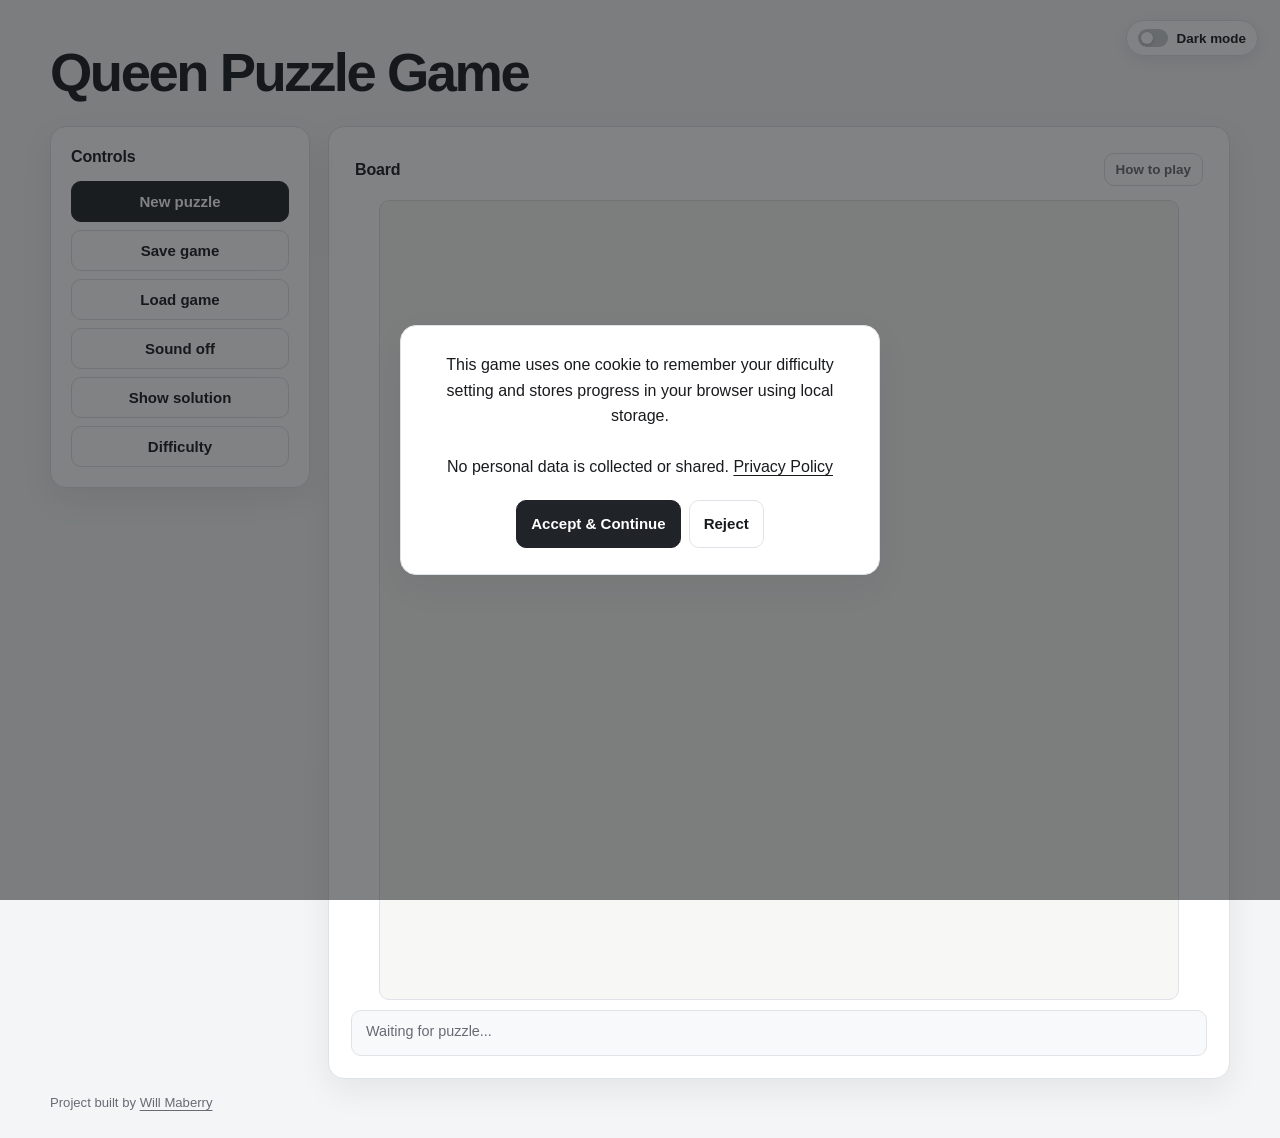
==== static/index.html @ 0ef59831 "overhauled UI/UX" ====
<!DOCTYPE html>
<html lang = "en">
<head>
  <meta charset = "UTF-8">
  <meta name="viewport" content="width=device-width, initial-scale=1.0">
  <title>Queen Puzzle</title>
  <link rel="stylesheet" href="/static/style.css?v=3.0.0">
  <script src = "/static/game.js?v=2.0.0" defer></script>
</head>
<body>
  <button class="theme-toggle" onclick="toggleTheme()" id="themeToggle" aria-label="Switch to dark mode" aria-pressed="false">
    <span class="theme-toggle-track" aria-hidden="true"><span class="theme-toggle-thumb"></span></span>
    <span class="theme-toggle-label">Dark mode</span>
  </button>

  <div class="page-shell">
    <header class="hero">
      <div class="hero-copy">
        <h1 class="title">Queen Puzzle Game</h1>
      </div>
    </header>

    <main class="game-layout">
      <section class="panel controls-panel">
        <div class="section-heading">
          <h2>Controls</h2>
        </div>

        <div class = "controls top-controls">
            <button class="primary-button" onclick = "generate()">New puzzle</button>
            <button onclick = "save()">Save game</button>
            <button onclick = "load()">Load game</button>
            <button onclick = "toggleSound()" id = "soundToggle">Sound off</button>
        </div>

        <div class = "controls bottom-controls">
            <button onclick = "showSolution()">Show solution</button>
            <div class = "dropdown-wrapper">
                <button class="menu-button" onclick = "toggleDropdown()">Difficulty</button>
                <div class = "dropdown-content" id = "difficultyMenu">
                    <button onclick = "setDifficulty('easy')">Easy</button>
                    <button onclick = "setDifficulty('medium')">Medium</button>
                    <button onclick = "setDifficulty('hard')">Hard</button>
                </div>
            </div>
        </div>
      </section>

      <section class="panel board-panel">
        <div class="board-frame">
          <div class="board-header">
            <h2>Board</h2>
            <button class="help-pill" onclick="toggleHelp()">How to play</button>
          </div>

          <svg id = "board" width = "800" height = "800"></svg>

          <p id = "status">Waiting for puzzle...</p>
        </div>
      </section>
    </main>

    <footer class="credit-box">
      Project built by <a href="https://willmaberry.com/" target="_blank">Will Maberry</a>
    </footer>
  </div>

  <!-- Buzzer file -->
  <audio id = "buzzer" src = "/static/buzzer.mp3"></audio>

  <!-- Modal Help Popup -->
  <div id="helpModal" class="modal">
      <div class="modal-content">
          <h2>How to Play</h2>
          <p>Your goal is to place a queen in each colored region such that no queens can attack one another. There is only one correct solution.</p>

          <ul class="help-list">
          <li><strong>Left click</strong>: Place a queen</li>
          <li><strong>Right click</strong>: Place an X (note)</li>
          <li><strong>Right click & drag</strong>: Place multiple notes</li>
          <li><strong>New</strong>: Generate a new puzzle</li>
          <li><strong>Save</strong>: Save current game state</li>
          <li><strong>Load</strong>: Load saved game state</li>
          <li><strong>Sound</strong>: Toggles the buzzer when you make embarrassing mistakes</li>
          <li><strong>Difficulty</strong>:
              <ul>
              <li><strong>Easy</strong>: 4–6 queens</li>
              <li><strong>Medium</strong>: 7–8 queens</li>
              <li><strong>Hard</strong>: 9–10 queens</li>
              </ul>
          </li>
          <li><strong>Show Solution</strong>: Reveal the solution and end the game</li>
          </ul>
      </div>
  </div>
</body>
</html>
---- static/style.css ----
:root {
  color-scheme: light;
  --page: #f4f5f6;
  --surface: #ffffff;
  --surface-subtle: #f8f9fa;
  --text: #181a1d;
  --muted: #666b73;
  --border: #dfe2e6;
  --border-strong: #c9cdd3;
  --primary: #202327;
  --primary-hover: #35393e;
  --primary-text: #ffffff;
  --hover: #f0f1f3;
  --overlay: rgba(22, 24, 27, 0.54);
  --shadow: 0 12px 32px rgba(26, 30, 35, 0.07);
  --shadow-small: 0 4px 14px rgba(26, 30, 35, 0.08);
}

html[data-theme="dark"] {
  color-scheme: dark;
  --page: #101214;
  --surface: #181b1e;
  --surface-subtle: #1e2226;
  --text: #f1f3f5;
  --muted: #a2a8b0;
  --border: #2d3237;
  --border-strong: #42484f;
  --primary: #f1f3f5;
  --primary-hover: #ffffff;
  --primary-text: #17191c;
  --hover: #24282c;
  --overlay: rgba(0, 0, 0, 0.7);
  --shadow: 0 16px 40px rgba(0, 0, 0, 0.24);
  --shadow-small: 0 6px 18px rgba(0, 0, 0, 0.22);
}

* {
  box-sizing: border-box;
}

body {
  margin: 0;
  min-height: 100vh;
  background: var(--page);
  color: var(--text);
  font-family: "Avenir Next", Avenir, "Gill Sans", sans-serif;
  transition: background-color 180ms ease, color 180ms ease;
}

button,
select,
input {
  font: inherit;
}

button {
  border: 1px solid var(--border);
  border-radius: 10px;
  background: var(--surface);
  color: var(--text);
  padding: 11px 14px;
  font-size: 0.94rem;
  font-weight: 600;
  cursor: pointer;
  box-shadow: none;
  transition: background-color 150ms ease, border-color 150ms ease, transform 150ms ease;
}

button:hover {
  background: var(--hover);
  border-color: var(--border-strong);
}

button:active {
  transform: translateY(1px);
}

button:focus-visible,
a:focus-visible {
  outline: 3px solid rgba(87, 125, 176, 0.35);
  outline-offset: 2px;
}

button:disabled {
  color: var(--muted);
  background: var(--surface-subtle);
  cursor: not-allowed;
}

.page-shell {
  width: min(1180px, calc(100% - 40px));
  margin: 0 auto;
  padding: 46px 0 28px;
}

.theme-toggle {
  position: fixed;
  top: 20px;
  right: 22px;
  z-index: 1100;
  display: inline-flex;
  align-items: center;
  gap: 9px;
  padding: 8px 11px;
  border-radius: 999px;
  background: color-mix(in srgb, var(--surface) 92%, transparent);
  box-shadow: var(--shadow-small);
  backdrop-filter: blur(12px);
}

.theme-toggle-track {
  position: relative;
  width: 30px;
  height: 18px;
  border-radius: 999px;
  background: var(--border-strong);
  transition: background-color 150ms ease;
}

.theme-toggle-thumb {
  position: absolute;
  top: 3px;
  left: 3px;
  width: 12px;
  height: 12px;
  border-radius: 50%;
  background: var(--surface);
  box-shadow: 0 1px 3px rgba(0, 0, 0, 0.2);
  transition: transform 150ms ease;
}

html[data-theme="dark"] .theme-toggle-track {
  background: #6f8fad;
}

html[data-theme="dark"] .theme-toggle-thumb {
  transform: translateX(12px);
}

.theme-toggle-label {
  font-size: 0.84rem;
}

.hero {
  margin-bottom: 26px;
}

.title {
  margin: 0;
  font-size: clamp(2.15rem, 5vw, 3.4rem);
  line-height: 1;
  letter-spacing: -0.045em;
  font-weight: 650;
}

.game-layout {
  display: grid;
  grid-template-columns: 260px minmax(0, 1fr);
  gap: 18px;
  align-items: start;
}

.panel {
  background: var(--surface);
  border: 1px solid var(--border);
  border-radius: 16px;
  box-shadow: var(--shadow);
}

.controls-panel {
  position: sticky;
  top: 20px;
  padding: 20px;
}

.section-heading h2,
.board-header h2,
.modal-content h2 {
  margin: 0;
  color: var(--text);
  font-size: 1rem;
  line-height: 1.25;
  letter-spacing: -0.01em;
}

.controls {
  display: flex;
  flex-direction: column;
  gap: 8px;
  margin-top: 14px;
}

.controls + .controls {
  margin-top: 8px;
}

.controls button,
.dropdown-wrapper,
.dropdown-wrapper > button {
  width: 100%;
}

.primary-button {
  color: var(--primary-text);
  background: var(--primary);
  border-color: var(--primary);
}

.primary-button:hover {
  color: var(--primary-text);
  background: var(--primary-hover);
  border-color: var(--primary-hover);
}

.board-panel {
  padding: 14px;
}

.board-frame {
  padding: 8px;
}

.board-header {
  display: flex;
  align-items: center;
  justify-content: space-between;
  gap: 12px;
  padding: 4px 4px 14px;
}

.help-pill {
  width: auto;
  padding: 8px 11px;
  color: var(--muted);
  font-size: 0.84rem;
}

svg#board {
  display: block;
  width: min(100%, 800px);
  height: auto;
  aspect-ratio: 1 / 1;
  margin: 0 auto;
  background: #f7f7f5;
  border: 1px solid var(--border);
  border-radius: 10px;
  overflow: hidden;
}

.queen {
  fill: #17191c;
  font-size: 42px !important;
  pointer-events: none;
}

.note {
  fill: rgba(23, 25, 28, 0.62);
  font-size: 24px !important;
  pointer-events: none;
}

.dropdown-wrapper {
  position: relative;
}

.dropdown-content {
  display: none;
  position: absolute;
  top: calc(100% + 6px);
  left: 0;
  z-index: 1000;
  width: 100%;
  min-width: 170px;
  padding: 6px;
  border: 1px solid var(--border);
  border-radius: 10px;
  background: var(--surface);
  box-shadow: var(--shadow-small);
}

.dropdown-content button {
  width: 100%;
  padding: 9px 10px;
  border: 0;
  text-align: left;
  background: transparent;
}

.dropdown-content button:hover {
  background: var(--hover);
}

.dropdown-wrapper:hover .dropdown-content,
.dropdown-wrapper:focus-within .dropdown-content {
  display: block;
}

#status {
  min-height: 46px;
  margin: 10px 0 0;
  padding: 12px 14px;
  border: 1px solid var(--border);
  border-radius: 10px;
  background: var(--surface-subtle);
  color: var(--muted);
  font-size: 0.9rem;
  font-weight: 500;
}

.modal {
  display: none;
  position: fixed;
  inset: 0;
  z-index: 1200;
  overflow: auto;
  padding: 24px;
  background: var(--overlay);
  backdrop-filter: blur(5px);
}

.modal-content,
#cookie-modal {
  width: min(100%, 600px);
  margin: 6vh auto;
  padding: 26px;
  border: 1px solid var(--border);
  border-radius: 16px;
  background: var(--surface);
  color: var(--text);
  box-shadow: var(--shadow);
  line-height: 1.6;
}

.modal-content h2 {
  margin-bottom: 14px;
  font-size: 1.25rem;
}

.modal-content p {
  margin: 0 0 16px;
  color: var(--muted);
}

.modal-content ul {
  margin-bottom: 0;
  padding-left: 20px;
}

.modal-content li {
  margin-bottom: 7px;
}

body > #cookie-banner {
  position: fixed;
  inset: 0;
  z-index: 9999;
  display: flex;
  align-items: center;
  justify-content: center;
  padding: 24px;
  background: var(--overlay);
  opacity: 0;
  pointer-events: none;
  transition: opacity 200ms ease;
}

#cookie-banner.fade-in {
  opacity: 1;
  pointer-events: auto;
}

#cookie-banner.fade-out {
  opacity: 0;
}

#cookie-modal {
  max-width: 480px;
  margin: 0;
  text-align: center;
}

#cookie-modal p {
  margin: 0 0 20px;
}

#cookie-modal a,
.credit-box a {
  color: inherit;
  text-underline-offset: 3px;
}

.cookie-buttons {
  display: flex;
  justify-content: center;
  gap: 8px;
}

#cookie-modal button:first-child {
  color: var(--primary-text);
  background: var(--primary);
  border-color: var(--primary);
}

.credit-box {
  margin-top: 16px;
  color: var(--muted);
  font-size: 0.82rem;
}

@media (max-width: 900px) {
  .game-layout {
    grid-template-columns: 1fr;
  }

  .controls-panel {
    position: static;
  }

  .controls {
    display: grid;
    grid-template-columns: repeat(2, minmax(0, 1fr));
  }
}

@media (max-width: 640px) {
  .page-shell {
    width: min(100% - 20px, 1180px);
    padding-top: 74px;
  }

  .theme-toggle {
    top: 12px;
    right: 12px;
  }

  .game-layout {
    gap: 10px;
  }

  .panel {
    border-radius: 12px;
  }

  .controls-panel,
  .board-panel {
    padding: 12px;
  }

  .controls {
    grid-template-columns: 1fr;
  }

  .modal {
    padding: 12px;
  }
}
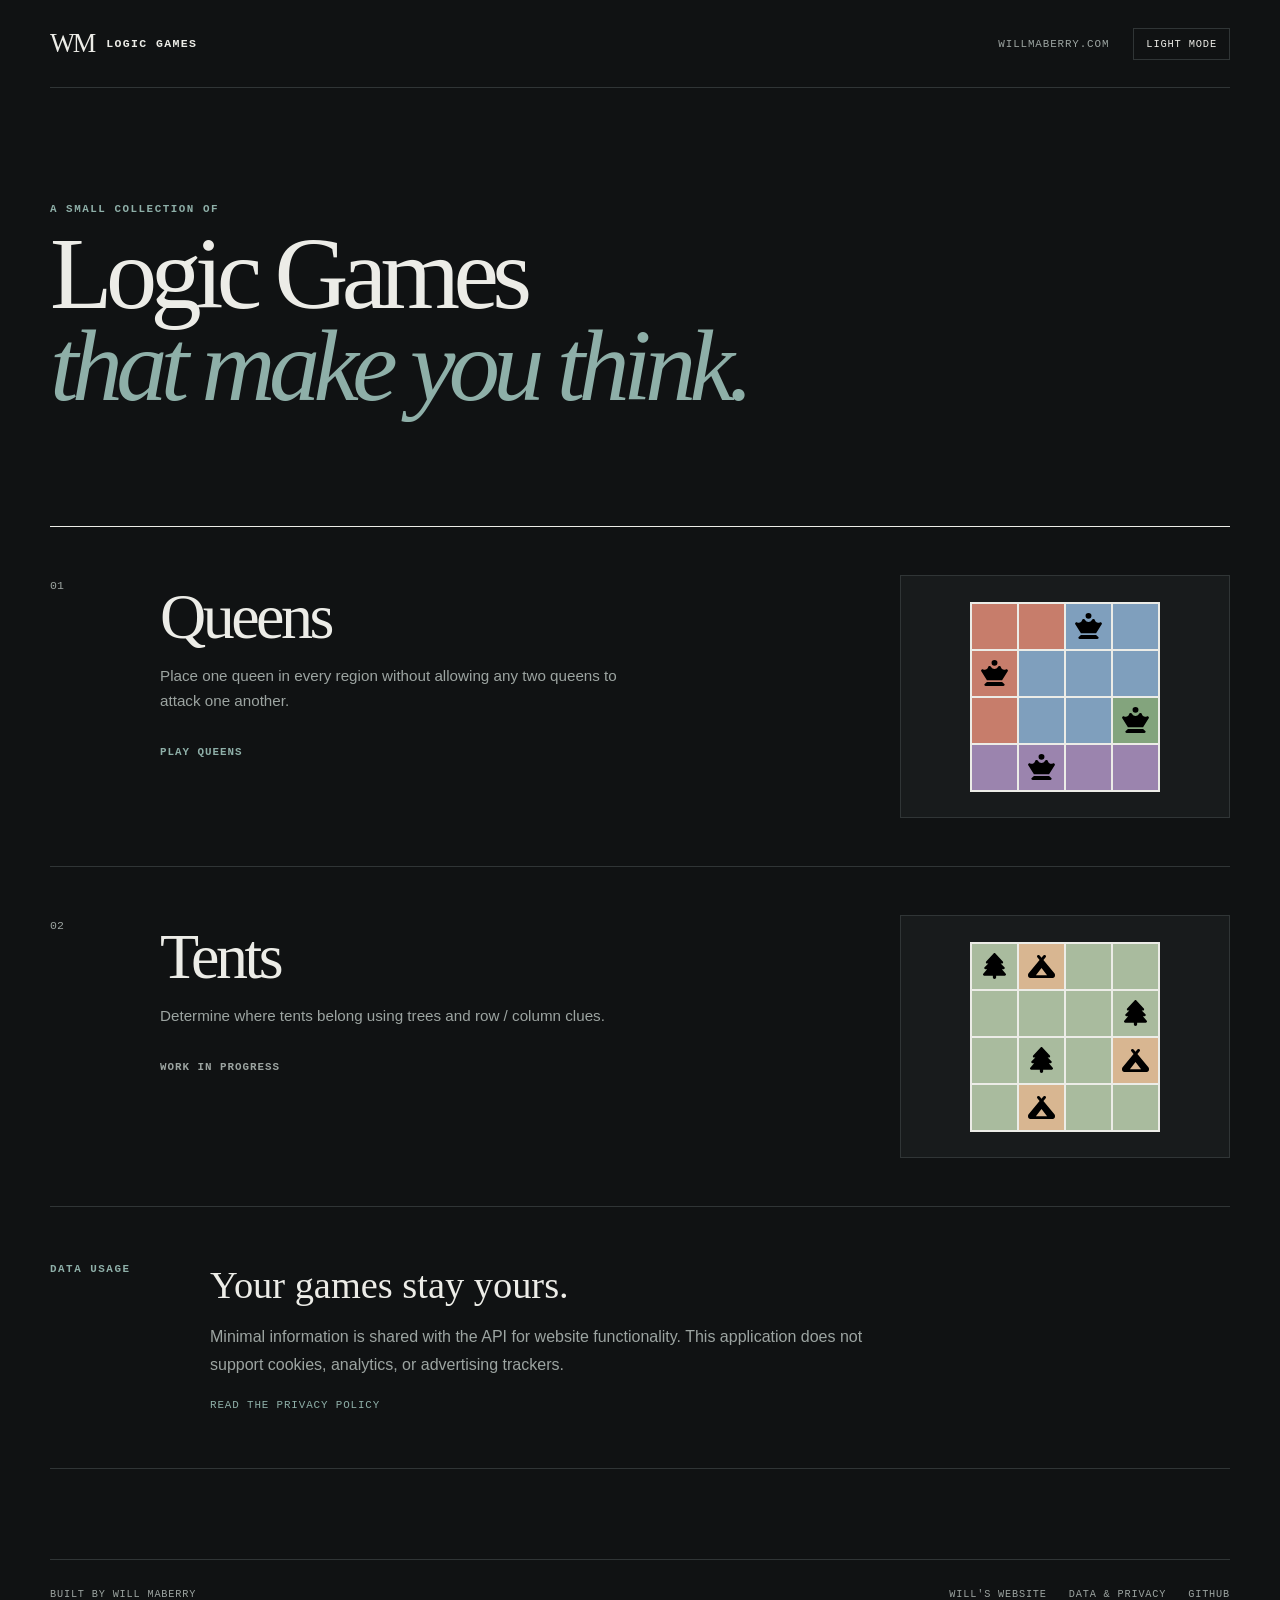
==== commit ed867b7d: "website overhaul to support tents in future" ====
--- a/static/index.html
+++ b/static/index.html
@@ -1,97 +1,110 @@
 <!DOCTYPE html>
-<html lang = "en">
+<html lang="en">
 <head>
-  <meta charset = "UTF-8">
+  <meta charset="UTF-8">
   <meta name="viewport" content="width=device-width, initial-scale=1.0">
-  <title>Queen Puzzle</title>
-  <link rel="stylesheet" href="/static/style.css?v=3.0.0">
-  <script src = "/static/game.js?v=2.0.0" defer></script>
+  <meta
+    name="description"
+    content="A collection of logic games that make you think."
+  >
+
+  <title>Will's Logic Games</title>
+
+  <link rel="stylesheet" href="/static/css/global.css">
+  <link rel="stylesheet" href="/static/css/arcade.css">
+  <script src="/static/js/global.js" defer></script>
 </head>
+
 <body>
-  <button class="theme-toggle" onclick="toggleTheme()" id="themeToggle" aria-label="Switch to dark mode" aria-pressed="false">
-    <span class="theme-toggle-track" aria-hidden="true"><span class="theme-toggle-thumb"></span></span>
-    <span class="theme-toggle-label">Dark mode</span>
-  </button>
+  <header class="site-header">
+    <a class="site-brand" href="index.html">
+      <span class="site-brand-mark">WM</span>
+      <span>LOGIC GAMES</span>
+    </a>
 
-  <div class="page-shell">
-    <header class="hero">
-      <div class="hero-copy">
-        <h1 class="title">Queen Puzzle Game</h1>
-      </div>
-    </header>
+    <div class="header-actions">
+      <a href="https://willmaberry.com">WILLMABERRY.COM</a>
+      <button class="theme-toggle" id="themeToggle" type="button">
+        DARK MODE
+      </button>
+    </div>
+  </header>
 
-    <main class="game-layout">
-      <section class="panel controls-panel">
-        <div class="section-heading">
-          <h2>Controls</h2>
+  <main>
+    <section class="arcade-hero">
+      <span class="eyebrow">A SMALL COLLECTION OF</span>
+      <h1>Logic Games <em>that make you think.</em></h1>
+    </section>
+
+    <section class="game-library">
+      <article class="game-card game-card-featured">
+        <div class="game-card-number">01</div>
+
+        <div class="game-card-copy">
+          <h2>Queens</h2>
+
+          <p>
+            Place one queen in every region without allowing any two queens to attack one another.
+          </p>
+
+          <a class="game-link" href="queens/index.html">
+            PLAY QUEENS
+          </a>
         </div>
 
-        <div class = "controls top-controls">
-            <button class="primary-button" onclick = "generate()">New puzzle</button>
-            <button onclick = "save()">Save game</button>
-            <button onclick = "load()">Load game</button>
-            <button onclick = "toggleSound()" id = "soundToggle">Sound off</button>
+        <div class="game-preview queens-preview" aria-hidden="true">
+          <div class="mini-grid">
+            <span></span><span></span><span><img src="/static/icons/chess-queen.svg" alt=""></span><span></span>
+            <span><img src="/static/icons/chess-queen.svg" alt=""></span><span></span><span></span><span></span>
+            <span></span><span></span><span></span><span><img src="/static/icons/chess-queen.svg" alt=""></span>
+            <span></span><span><img src="/static/icons/chess-queen.svg" alt=""></span><span></span><span></span>
+          </div>
+        </div>
+      </article>
+
+      <article class="game-card">
+        <div class="game-card-number">02</div>
+
+        <div class="game-card-copy">
+          <h2>Tents</h2>
+
+          <p>
+            Determine where tents belong using trees and row / column clues.
+          </p>
+
+          <span class="game-link game-link-disabled">WORK IN PROGRESS</span>
         </div>
 
-        <div class = "controls bottom-controls">
-            <button onclick = "showSolution()">Show solution</button>
-            <div class = "dropdown-wrapper">
-                <button class="menu-button" onclick = "toggleDropdown()">Difficulty</button>
-                <div class = "dropdown-content" id = "difficultyMenu">
-                    <button onclick = "setDifficulty('easy')">Easy</button>
-                    <button onclick = "setDifficulty('medium')">Medium</button>
-                    <button onclick = "setDifficulty('hard')">Hard</button>
-                </div>
-            </div>
+        <div class="game-preview tents-preview" aria-hidden="true">
+          <div class="mini-grid tents-mini-grid">
+            <span class="preview-tree"><img src="/static/icons/tree.svg" alt=""></span><span class="preview-tent"><img src="/static/icons/campground.svg" alt=""></span><span></span><span></span>
+            <span></span><span></span><span></span><span class="preview-tree"><img src="/static/icons/tree.svg" alt=""></span>
+            <span></span><span class="preview-tree"><img src="/static/icons/tree.svg" alt=""></span><span></span><span class="preview-tent"><img src="/static/icons/campground.svg" alt=""></span>
+            <span></span><span class="preview-tent"><img src="/static/icons/campground.svg" alt=""></span><span></span><span></span>
+          </div>
         </div>
-      </section>
+      </article>
 
-      <section class="panel board-panel">
-        <div class="board-frame">
-          <div class="board-header">
-            <h2>Board</h2>
-            <button class="help-pill" onclick="toggleHelp()">How to play</button>
-          </div>
+    </section>
 
-          <svg id = "board" width = "800" height = "800"></svg>
+    <section class="data-note" id="data-use" aria-labelledby="data-heading">
+      <span class="eyebrow">DATA USAGE</span>
+      <div>
+        <h2 id="data-heading">Your games stay yours.</h2>
+        <p>Minimal information is shared with the API for website functionality. This application does not support cookies, analytics, or advertising trackers.</p>
+        <a href="privacy.html">READ THE PRIVACY POLICY</a>
+      </div>
+    </section>
+  </main>
 
-          <p id = "status">Waiting for puzzle...</p>
-        </div>
-      </section>
-    </main>
+  <footer class="site-footer">
+    <span>BUILT BY WILL MABERRY</span>
 
-    <footer class="credit-box">
-      Project built by <a href="https://willmaberry.com/" target="_blank">Will Maberry</a>
-    </footer>
-  </div>
-
-  <!-- Buzzer file -->
-  <audio id = "buzzer" src = "/static/buzzer.mp3"></audio>
-
-  <!-- Modal Help Popup -->
-  <div id="helpModal" class="modal">
-      <div class="modal-content">
-          <h2>How to Play</h2>
-          <p>Your goal is to place a queen in each colored region such that no queens can attack one another. There is only one correct solution.</p>
-
-          <ul class="help-list">
-          <li><strong>Left click</strong>: Place a queen</li>
-          <li><strong>Right click</strong>: Place an X (note)</li>
-          <li><strong>Right click & drag</strong>: Place multiple notes</li>
-          <li><strong>New</strong>: Generate a new puzzle</li>
-          <li><strong>Save</strong>: Save current game state</li>
-          <li><strong>Load</strong>: Load saved game state</li>
-          <li><strong>Sound</strong>: Toggles the buzzer when you make embarrassing mistakes</li>
-          <li><strong>Difficulty</strong>:
-              <ul>
-              <li><strong>Easy</strong>: 4–6 queens</li>
-              <li><strong>Medium</strong>: 7–8 queens</li>
-              <li><strong>Hard</strong>: 9–10 queens</li>
-              </ul>
-          </li>
-          <li><strong>Show Solution</strong>: Reveal the solution and end the game</li>
-          </ul>
-      </div>
-  </div>
+    <nav>
+      <a href="https://willmaberry.com">WILL'S WEBSITE</a>
+      <a href="privacy.html">DATA & PRIVACY</a>
+      <a href="https://github.com/will-maberry">GITHUB</a>
+    </nav>
+  </footer>
 </body>
-</html>
+</html>
--- a/static/css/global.css
+++ b/static/css/global.css
@@ -0,0 +1,201 @@
+:root {
+  --bg: #f2f0e8;
+  --surface: #e8e6de;
+  --surface-strong: #dedcd4;
+  --ink: #17201e;
+  --muted: #69716e;
+  --line: #c8cbc4;
+  --accent: #527f78;
+  --accent-soft: #a9c0ba;
+  --dark: #172321;
+
+  --sans: Arial, Helvetica, sans-serif;
+  --mono: "Courier New", Courier, monospace;
+}
+
+[data-theme="dark"] {
+  --bg: #101213;
+  --surface: #181b1c;
+  --surface-strong: #202425;
+  --ink: #ecece7;
+  --muted: #9ca4a1;
+  --line: #303536;
+  --accent: #8eafa8;
+  --accent-soft: #536e69;
+  --dark: #ecece7;
+}
+
+* {
+  box-sizing: border-box;
+}
+
+html {
+  color-scheme: light;
+}
+
+html[data-theme="dark"] {
+  color-scheme: dark;
+}
+
+body {
+  margin: 0;
+  min-height: 100vh;
+  background: var(--bg);
+  color: var(--ink);
+  font-family: var(--sans);
+}
+
+a {
+  color: inherit;
+}
+
+button,
+a {
+  -webkit-tap-highlight-color: transparent;
+}
+
+button {
+  color: inherit;
+  font: inherit;
+}
+
+.site-header {
+  width: min(1180px, calc(100% - 48px));
+  margin: 0 auto;
+  min-height: 88px;
+
+  display: flex;
+  align-items: center;
+  justify-content: space-between;
+
+  border-bottom: 1px solid var(--line);
+}
+
+.site-brand {
+  display: flex;
+  align-items: center;
+  gap: 12px;
+
+  color: var(--ink);
+  font-family: var(--mono);
+  font-size: 0.72rem;
+  font-weight: 700;
+  letter-spacing: 0.12em;
+  text-decoration: none;
+}
+
+.site-brand-mark {
+  font-family: Georgia, serif;
+  font-size: 1.65rem;
+  font-weight: 400;
+  letter-spacing: -0.08em;
+}
+
+.header-actions,
+.game-nav {
+  display: flex;
+  align-items: center;
+  gap: 24px;
+}
+
+.header-actions a,
+.game-nav a {
+  color: var(--muted);
+  font-family: var(--mono);
+  font-size: 0.68rem;
+  letter-spacing: 0.08em;
+  text-decoration: none;
+}
+
+.header-actions a:hover,
+.game-nav a:hover {
+  color: var(--accent);
+}
+
+.theme-toggle {
+  padding: 9px 12px;
+  border: 1px solid var(--line);
+  background: transparent;
+
+  font-family: var(--mono);
+  font-size: 0.65rem;
+  letter-spacing: 0.08em;
+
+  cursor: pointer;
+}
+
+.theme-toggle:hover {
+  border-color: var(--accent);
+}
+
+.eyebrow {
+  color: var(--accent);
+  font-family: var(--mono);
+  font-size: 0.68rem;
+  font-weight: 700;
+  letter-spacing: 0.14em;
+}
+
+.site-footer {
+  width: min(1180px, calc(100% - 48px));
+  margin: 90px auto 0;
+  padding: 28px 0 36px;
+
+  display: flex;
+  justify-content: space-between;
+
+  border-top: 1px solid var(--line);
+
+  color: var(--muted);
+  font-family: var(--mono);
+  font-size: 0.64rem;
+  letter-spacing: 0.08em;
+}
+
+.site-footer nav {
+  display: flex;
+  gap: 22px;
+}
+
+.site-footer a {
+  text-decoration: none;
+}
+
+.site-footer a:hover {
+  color: var(--accent);
+}
+
+@media (max-width: 700px) {
+  .site-header {
+    width: min(100% - 28px, 1180px);
+  }
+
+  .site-brand > span:last-child {
+    display: none;
+  }
+
+  .header-actions a {
+    display: none;
+  }
+
+  .site-footer {
+    width: min(100% - 28px, 1180px);
+    flex-direction: column;
+    gap: 18px;
+  }
+}
+/* Self-hosted Font Awesome Free solid icons. */
+.fa-icon {
+  display: inline-block;
+  width: 1em;
+  height: 1em;
+  background: currentColor;
+  -webkit-mask: var(--icon-url) center / contain no-repeat;
+  mask: var(--icon-url) center / contain no-repeat;
+  vertical-align: -0.1em;
+}
+
+.icon-queen { --icon-url: url("../icons/chess-queen.svg"); }
+.icon-tree { --icon-url: url("../icons/tree.svg"); }
+.icon-campground { --icon-url: url("../icons/campground.svg"); }
+.icon-xmark { --icon-url: url("../icons/xmark.svg"); }
--- a/static/css/arcade.css
+++ b/static/css/arcade.css
@@ -0,0 +1,309 @@
+main {
+  width: min(1180px, calc(100% - 48px));
+  margin: 0 auto;
+}
+
+.arcade-hero {
+  padding: 110px 0 90px;
+  max-width: 850px;
+}
+
+.arcade-hero h1 {
+  margin: 12px 0 24px;
+
+  font-family: Georgia, "Times New Roman", serif;
+  font-size: clamp(4rem, 8vw, 7.4rem);
+  font-weight: 400;
+  letter-spacing: -0.065em;
+  line-height: 0.9;
+}
+
+.arcade-hero h1 em {
+  display: block;
+  color: var(--accent);
+  font-weight: 400;
+}
+
+.arcade-hero p {
+  max-width: 570px;
+  margin: 0;
+
+  color: var(--muted);
+  font-family: Georgia, "Times New Roman", serif;
+  font-size: 1.25rem;
+  line-height: 1.55;
+}
+
+.game-library {
+  border-top: 1px solid var(--ink);
+}
+
+.game-card {
+  position: relative;
+
+  display: grid;
+  grid-template-columns: 70px minmax(0, 1fr) 330px;
+  gap: 40px;
+
+  min-height: 340px;
+  padding: 48px 0;
+
+  border-bottom: 1px solid var(--line);
+}
+
+.data-note {
+  display: grid;
+  grid-template-columns: 160px minmax(0, 680px);
+  gap: 0;
+  padding: 56px 0;
+  border-bottom: 1px solid var(--line);
+}
+
+.data-note h2 {
+  margin: 0 0 14px;
+  font-family: Georgia, "Times New Roman", serif;
+  font-size: clamp(1.8rem, 3vw, 2.7rem);
+  font-weight: 400;
+}
+
+.data-note p {
+  color: var(--muted);
+  line-height: 1.7;
+}
+
+.data-note a {
+  color: var(--accent);
+  font-family: var(--mono);
+  font-size: 0.68rem;
+  letter-spacing: 0.08em;
+  text-decoration: none;
+}
+
+.data-note a:hover {
+  text-decoration: underline;
+}
+
+.data-note a.inline-link {
+  color: inherit;
+  font: inherit;
+  letter-spacing: inherit;
+
+  text-decoration-line: underline;
+  text-decoration-color: var(--accent);
+  text-decoration-thickness: 1px;
+  text-underline-offset: 0.18em;
+}
+
+.data-note a.inline-link:hover {
+  color: var(--accent);
+  text-decoration-thickness: 2px;
+}
+
+.game-card-number {
+  padding-top: 4px;
+
+  color: var(--muted);
+  font-family: var(--mono);
+  font-size: 0.72rem;
+}
+
+.game-card-copy {
+  max-width: 520px;
+}
+
+.game-status {
+  color: var(--accent);
+  font-family: var(--mono);
+  font-size: 0.65rem;
+  font-weight: 700;
+  letter-spacing: 0.14em;
+}
+
+.game-status-development,
+.game-status-experimental {
+  color: var(--muted);
+}
+
+.game-card h2 {
+  margin: 10px 0 14px;
+
+  font-family: Georgia, "Times New Roman", serif;
+  font-size: clamp(3rem, 5vw, 5.4rem);
+  font-weight: 400;
+  letter-spacing: -0.055em;
+  line-height: 1;
+}
+
+.game-card-copy > p {
+  max-width: 470px;
+  margin: 0 0 28px;
+
+  color: var(--muted);
+  font-size: 0.95rem;
+  line-height: 1.65;
+}
+
+.game-tags {
+  display: flex;
+  flex-wrap: wrap;
+  gap: 8px;
+  margin-bottom: 32px;
+}
+
+.game-tags span {
+  padding: 6px 8px;
+
+  border: 1px solid var(--line);
+
+  color: var(--muted);
+  font-family: var(--mono);
+  font-size: 0.58rem;
+  letter-spacing: 0.08em;
+}
+
+.game-link {
+  display: inline-block;
+
+  color: var(--accent);
+  font-family: var(--mono);
+  font-size: 0.68rem;
+  font-weight: 700;
+  letter-spacing: 0.09em;
+  text-decoration: none;
+}
+
+.game-link:hover {
+  text-decoration: underline;
+}
+
+.game-link-disabled {
+  color: var(--muted);
+}
+
+.game-preview {
+  align-self: stretch;
+  min-height: 240px;
+
+  display: flex;
+  align-items: center;
+  justify-content: center;
+
+  background: var(--surface);
+  border: 1px solid var(--line);
+}
+
+.mini-grid {
+  width: 190px;
+  height: 190px;
+
+  display: grid;
+  grid-template-columns: repeat(4, 1fr);
+  grid-template-rows: repeat(4, 1fr);
+
+  border: 1px solid var(--ink);
+}
+
+.mini-grid span {
+  display: flex;
+  align-items: center;
+  justify-content: center;
+
+  border: 0.5px solid var(--ink);
+
+  font-family: Georgia, serif;
+  font-size: 1.8rem;
+}
+
+.mini-grid img {
+  width: 58%;
+  height: 58%;
+  object-fit: contain;
+}
+
+.mini-grid span:nth-child(1),
+.mini-grid span:nth-child(2),
+.mini-grid span:nth-child(5),
+.mini-grid span:nth-child(9) {
+  background: rgb(199, 125, 107);
+}
+
+.mini-grid span:nth-child(3),
+.mini-grid span:nth-child(4),
+.mini-grid span:nth-child(6),
+.mini-grid span:nth-child(7),
+.mini-grid span:nth-child(8),
+.mini-grid span:nth-child(10),
+.mini-grid span:nth-child(11) {
+  background: rgb(127, 159, 189);
+}
+
+.mini-grid span:nth-child(12) {
+  background: rgb(131, 164, 125);
+}
+
+.mini-grid span:nth-child(13),
+.mini-grid span:nth-child(14),
+.mini-grid span:nth-child(15),
+.mini-grid span:nth-child(16) {
+  background: rgb(155, 132, 174);
+}
+
+.game-preview .tents-mini-grid > span {
+  background: #a9bb9e;
+}
+
+.game-preview .tents-mini-grid > .preview-tree {
+  background: #a9bb9e;
+}
+
+.game-preview .tents-mini-grid > .preview-tent {
+  background: #d8b691;
+}
+
+.arcade-note {
+  margin: 100px 0 20px;
+  padding: 60px 0;
+
+  display: grid;
+  grid-template-columns: 160px minmax(0, 680px);
+
+  border-top: 1px solid var(--line);
+  border-bottom: 1px solid var(--line);
+}
+
+.arcade-note p {
+  margin: 0;
+
+  font-family: Georgia, "Times New Roman", serif;
+  font-size: clamp(1.8rem, 3vw, 2.7rem);
+  line-height: 1.25;
+}
+
+@media (max-width: 850px) {
+  main {
+    width: min(100% - 28px, 1180px);
+  }
+
+  .arcade-hero {
+    padding: 80px 0 60px;
+  }
+
+  .game-card {
+    grid-template-columns: 40px 1fr;
+  }
+
+  .game-preview {
+    grid-column: 2;
+    min-height: 260px;
+  }
+
+  .arcade-note {
+    grid-template-columns: 1fr;
+    gap: 24px;
+  }
+
+  .data-note {
+    grid-template-columns: 1fr;
+    gap: 24px;
+  }
+}
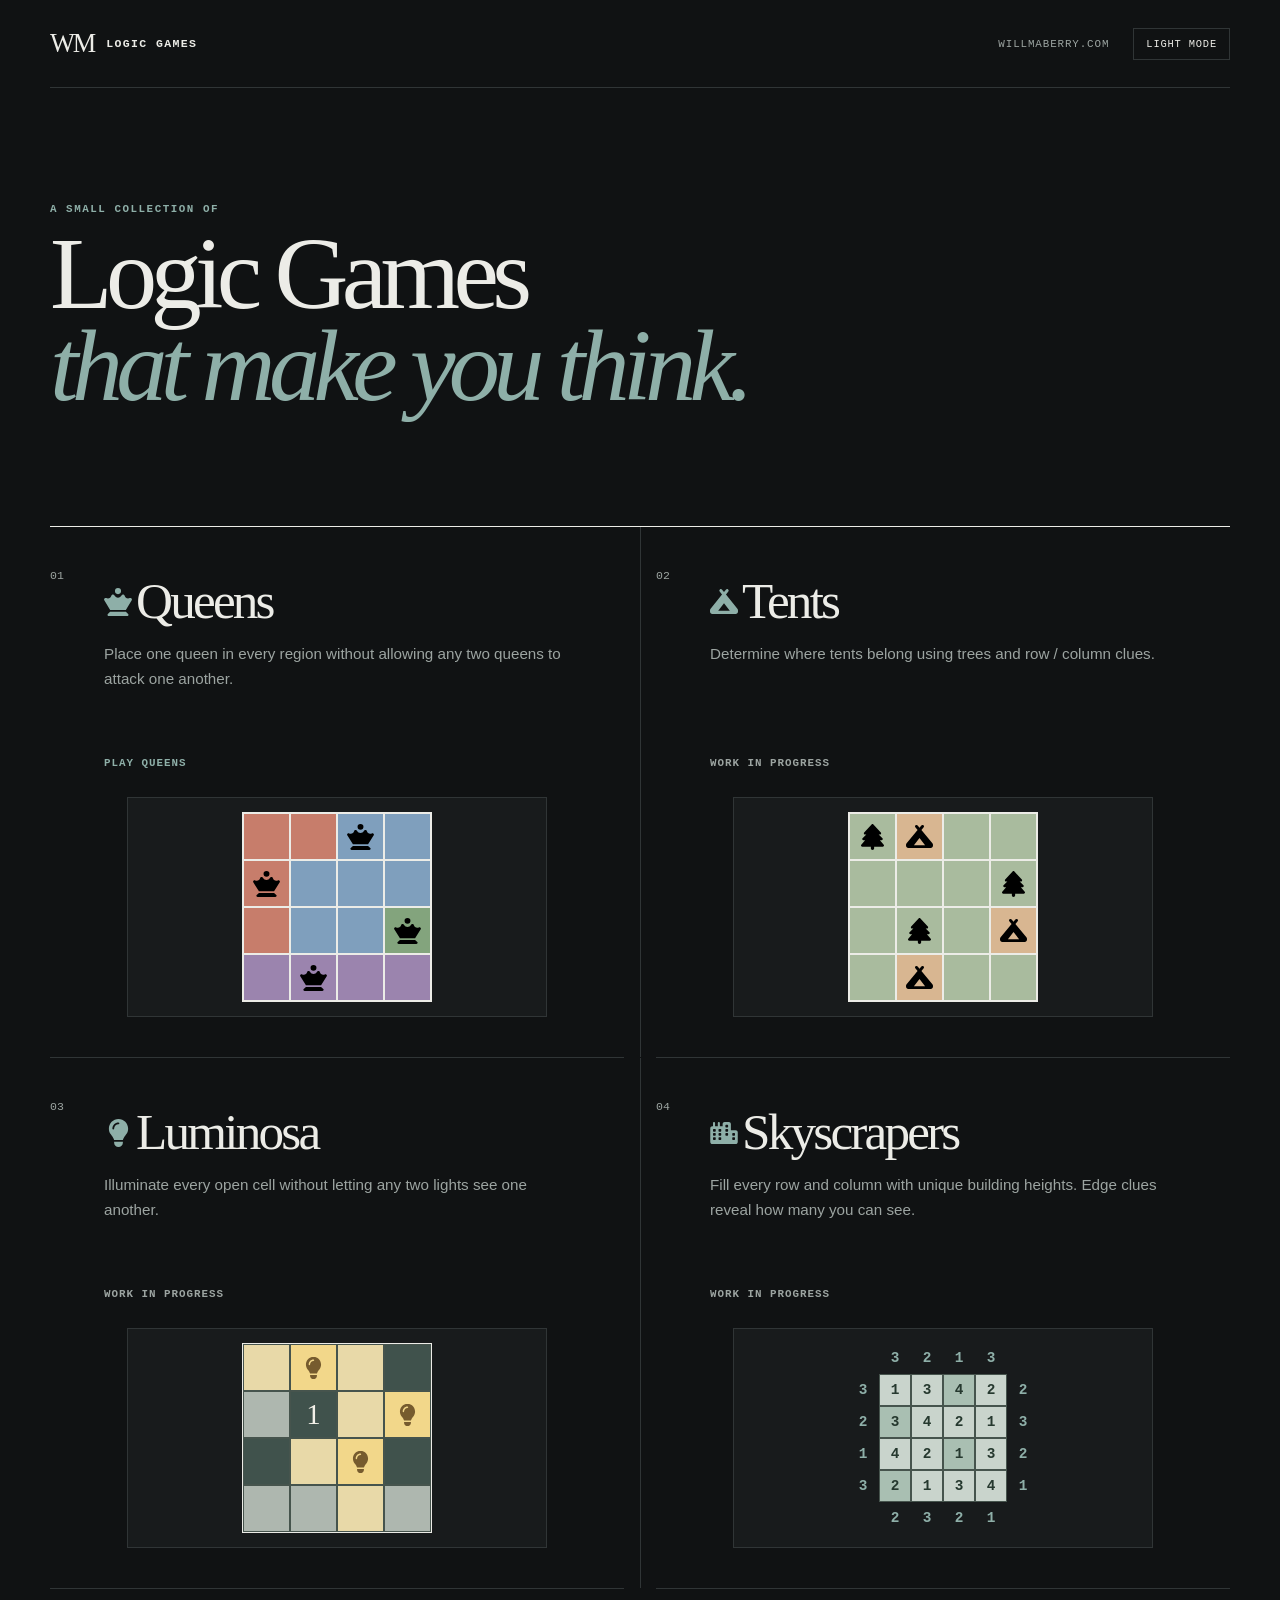
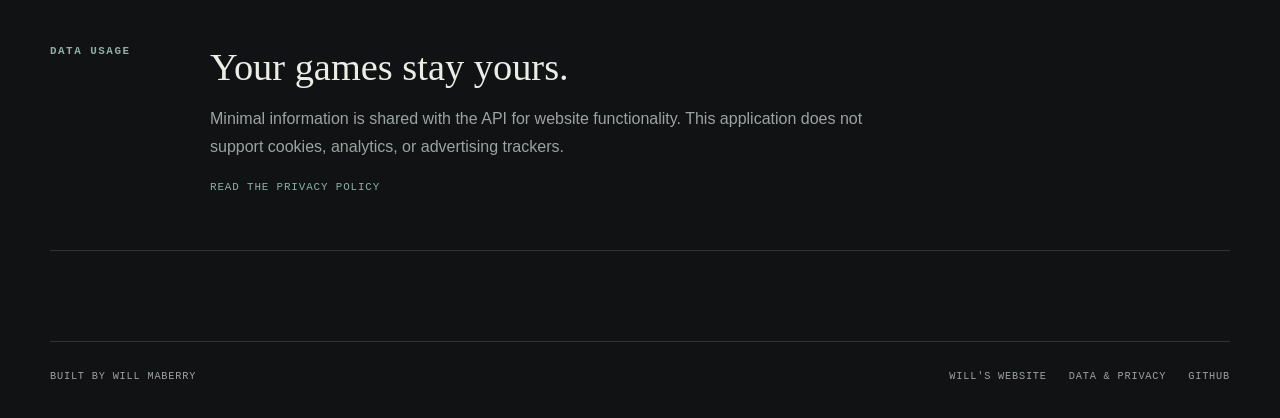
==== commit 231576b7: "more game entries and 2x2 main page" ====
--- a/static/index.html
+++ b/static/index.html
@@ -41,7 +41,7 @@
         <div class="game-card-number">01</div>
 
         <div class="game-card-copy">
-          <h2>Queens</h2>
+          <h2><span class="fa-icon icon-queen game-title-icon" aria-hidden="true"></span>Queens</h2>
 
           <p>
             Place one queen in every region without allowing any two queens to attack one another.
@@ -66,7 +66,7 @@
         <div class="game-card-number">02</div>
 
         <div class="game-card-copy">
-          <h2>Tents</h2>
+          <h2><span class="fa-icon icon-campground game-title-icon" aria-hidden="true"></span>Tents</h2>
 
           <p>
             Determine where tents belong using trees and row / column clues.
@@ -81,6 +81,54 @@
             <span></span><span></span><span></span><span class="preview-tree"><img src="/static/icons/tree.svg" alt=""></span>
             <span></span><span class="preview-tree"><img src="/static/icons/tree.svg" alt=""></span><span></span><span class="preview-tent"><img src="/static/icons/campground.svg" alt=""></span>
             <span></span><span class="preview-tent"><img src="/static/icons/campground.svg" alt=""></span><span></span><span></span>
+          </div>
+        </div>
+      </article>
+
+      <article class="game-card">
+        <div class="game-card-number">03</div>
+
+        <div class="game-card-copy">
+          <h2><span class="fa-icon icon-lightbulb game-title-icon" aria-hidden="true"></span>Luminosa</h2>
+
+          <p>
+            Illuminate every open cell without letting any two lights see one another.
+          </p>
+
+          <span class="game-link game-link-disabled">WORK IN PROGRESS</span>
+        </div>
+
+        <div class="game-preview luminosa-preview" aria-hidden="true">
+          <div class="mini-grid luminosa-mini-grid">
+            <span class="preview-lit"></span><span class="preview-bulb"><i class="fa-icon icon-lightbulb"></i></span><span class="preview-lit"></span><span class="preview-wall"></span>
+            <span></span><span class="preview-wall preview-number">1</span><span class="preview-lit"></span><span class="preview-bulb"><i class="fa-icon icon-lightbulb"></i></span>
+            <span class="preview-wall"></span><span class="preview-lit"></span><span class="preview-bulb"><i class="fa-icon icon-lightbulb"></i></span><span class="preview-wall"></span>
+            <span></span><span></span><span class="preview-lit"></span><span></span>
+          </div>
+        </div>
+      </article>
+
+      <article class="game-card">
+        <div class="game-card-number">04</div>
+
+        <div class="game-card-copy">
+          <h2><span class="fa-icon icon-city game-title-icon" aria-hidden="true"></span>Skyscrapers</h2>
+
+          <p>
+            Fill every row and column with unique building heights. Edge clues reveal how many you can see.
+          </p>
+
+          <span class="game-link game-link-disabled">WORK IN PROGRESS</span>
+        </div>
+
+        <div class="game-preview skyscrapers-preview" aria-hidden="true">
+          <div class="skyscrapers-grid">
+            <span></span><span class="preview-clue">3</span><span class="preview-clue">2</span><span class="preview-clue">1</span><span class="preview-clue">3</span><span></span>
+            <span class="preview-clue">3</span><span class="preview-height">1</span><span class="preview-height">3</span><span class="preview-height">4</span><span class="preview-height">2</span><span class="preview-clue">2</span>
+            <span class="preview-clue">2</span><span class="preview-height">3</span><span class="preview-height">4</span><span class="preview-height">2</span><span class="preview-height">1</span><span class="preview-clue">3</span>
+            <span class="preview-clue">1</span><span class="preview-height">4</span><span class="preview-height">2</span><span class="preview-height">1</span><span class="preview-height">3</span><span class="preview-clue">2</span>
+            <span class="preview-clue">3</span><span class="preview-height">2</span><span class="preview-height">1</span><span class="preview-height">3</span><span class="preview-height">4</span><span class="preview-clue">1</span>
+            <span></span><span class="preview-clue">2</span><span class="preview-clue">3</span><span class="preview-clue">2</span><span class="preview-clue">1</span><span></span>
           </div>
         </div>
       </article>
@@ -107,4 +155,4 @@
     </nav>
   </footer>
 </body>
-</html>+</html>
--- a/static/css/global.css
+++ b/static/css/global.css
@@ -199,3 +199,5 @@
 .icon-tree { --icon-url: url("../icons/tree.svg"); }
 .icon-campground { --icon-url: url("../icons/campground.svg"); }
 .icon-xmark { --icon-url: url("../icons/xmark.svg"); }
+.icon-lightbulb { --icon-url: url("../icons/lightbulb.svg"); }
+.icon-city { --icon-url: url("../icons/city.svg"); }
--- a/static/css/arcade.css
+++ b/static/css/arcade.css
@@ -35,6 +35,9 @@
 }
 
 .game-library {
+  display: grid;
+  grid-template-columns: repeat(2, minmax(0, 1fr));
+  column-gap: 32px;
   border-top: 1px solid var(--ink);
 }
 
@@ -42,13 +45,22 @@
   position: relative;
 
   display: grid;
-  grid-template-columns: 70px minmax(0, 1fr) 330px;
-  gap: 40px;
-
-  min-height: 340px;
-  padding: 48px 0;
+  grid-template-columns: 36px minmax(0, 1fr);
+  column-gap: 18px;
+  row-gap: 28px;
+
+  padding: 38px 0 40px;
 
   border-bottom: 1px solid var(--line);
+}
+
+.game-card:nth-child(even)::before {
+  position: absolute;
+  top: 0;
+  bottom: 0;
+  left: -16px;
+  border-left: 1px solid var(--line);
+  content: "";
 }
 
 .data-note {
@@ -108,7 +120,10 @@
 }
 
 .game-card-copy {
-  max-width: 520px;
+  min-height: 204px;
+  display: flex;
+  flex-direction: column;
+  align-items: flex-start;
 }
 
 .game-status {
@@ -128,12 +143,19 @@
   margin: 10px 0 14px;
 
   font-family: Georgia, "Times New Roman", serif;
-  font-size: clamp(3rem, 5vw, 5.4rem);
+  font-size: clamp(2.6rem, 4vw, 4.25rem);
   font-weight: 400;
   letter-spacing: -0.055em;
   line-height: 1;
 }
 
+.game-title-icon {
+  margin-right: 0.14em;
+  color: var(--accent);
+  font-size: 0.55em;
+  vertical-align: 0.08em;
+}
+
 .game-card-copy > p {
   max-width: 470px;
   margin: 0 0 28px;
@@ -163,6 +185,7 @@
 
 .game-link {
   display: inline-block;
+  margin-top: auto;
 
   color: var(--accent);
   font-family: var(--mono);
@@ -181,8 +204,12 @@
 }
 
 .game-preview {
+  grid-column: 1 / -1;
+  justify-self: center;
   align-self: stretch;
-  min-height: 240px;
+
+  width: min(100%, 420px);
+  min-height: 220px;
 
   display: flex;
   align-items: center;
@@ -260,6 +287,59 @@
   background: #d8b691;
 }
 
+.game-preview .luminosa-mini-grid > span {
+  background: #aeb7af;
+  border-color: #46544d;
+}
+
+.game-preview .luminosa-mini-grid > .preview-lit {
+  background: #e8d9a8;
+}
+
+.game-preview .luminosa-mini-grid > .preview-bulb {
+  background: #f2d78a;
+  color: #765b2e;
+}
+
+.game-preview .luminosa-mini-grid > .preview-wall {
+  background: #40524c;
+  color: #f2f0e8;
+}
+
+.luminosa-mini-grid .fa-icon {
+  font-size: 1.35rem;
+}
+
+.skyscrapers-grid {
+  display: grid;
+  grid-template-columns: repeat(6, 32px);
+  grid-template-rows: repeat(6, 32px);
+  font-family: var(--mono);
+  font-size: 0.9rem;
+  font-weight: 700;
+  text-align: center;
+}
+
+.skyscrapers-grid span {
+  display: flex;
+  align-items: center;
+  justify-content: center;
+}
+
+.skyscrapers-grid .preview-clue {
+  color: var(--accent);
+}
+
+.skyscrapers-grid .preview-height {
+  background: #c9d4cc;
+  border: 1px solid #46544d;
+  color: #26392f;
+}
+
+.skyscrapers-grid .preview-height:nth-child(4n + 2) {
+  background: #a9bfb2;
+}
+
 .arcade-note {
   margin: 100px 0 20px;
   padding: 60px 0;
@@ -288,15 +368,6 @@
     padding: 80px 0 60px;
   }
 
-  .game-card {
-    grid-template-columns: 40px 1fr;
-  }
-
-  .game-preview {
-    grid-column: 2;
-    min-height: 260px;
-  }
-
   .arcade-note {
     grid-template-columns: 1fr;
     gap: 24px;
@@ -307,3 +378,18 @@
     gap: 24px;
   }
 }
+
+@media (max-width: 760px) {
+  .game-library {
+    grid-template-columns: 1fr;
+  }
+
+  .game-card:nth-child(even)::before {
+    display: none;
+  }
+
+  .game-card-copy {
+    min-height: 0;
+    padding-bottom: 8px;
+  }
+}
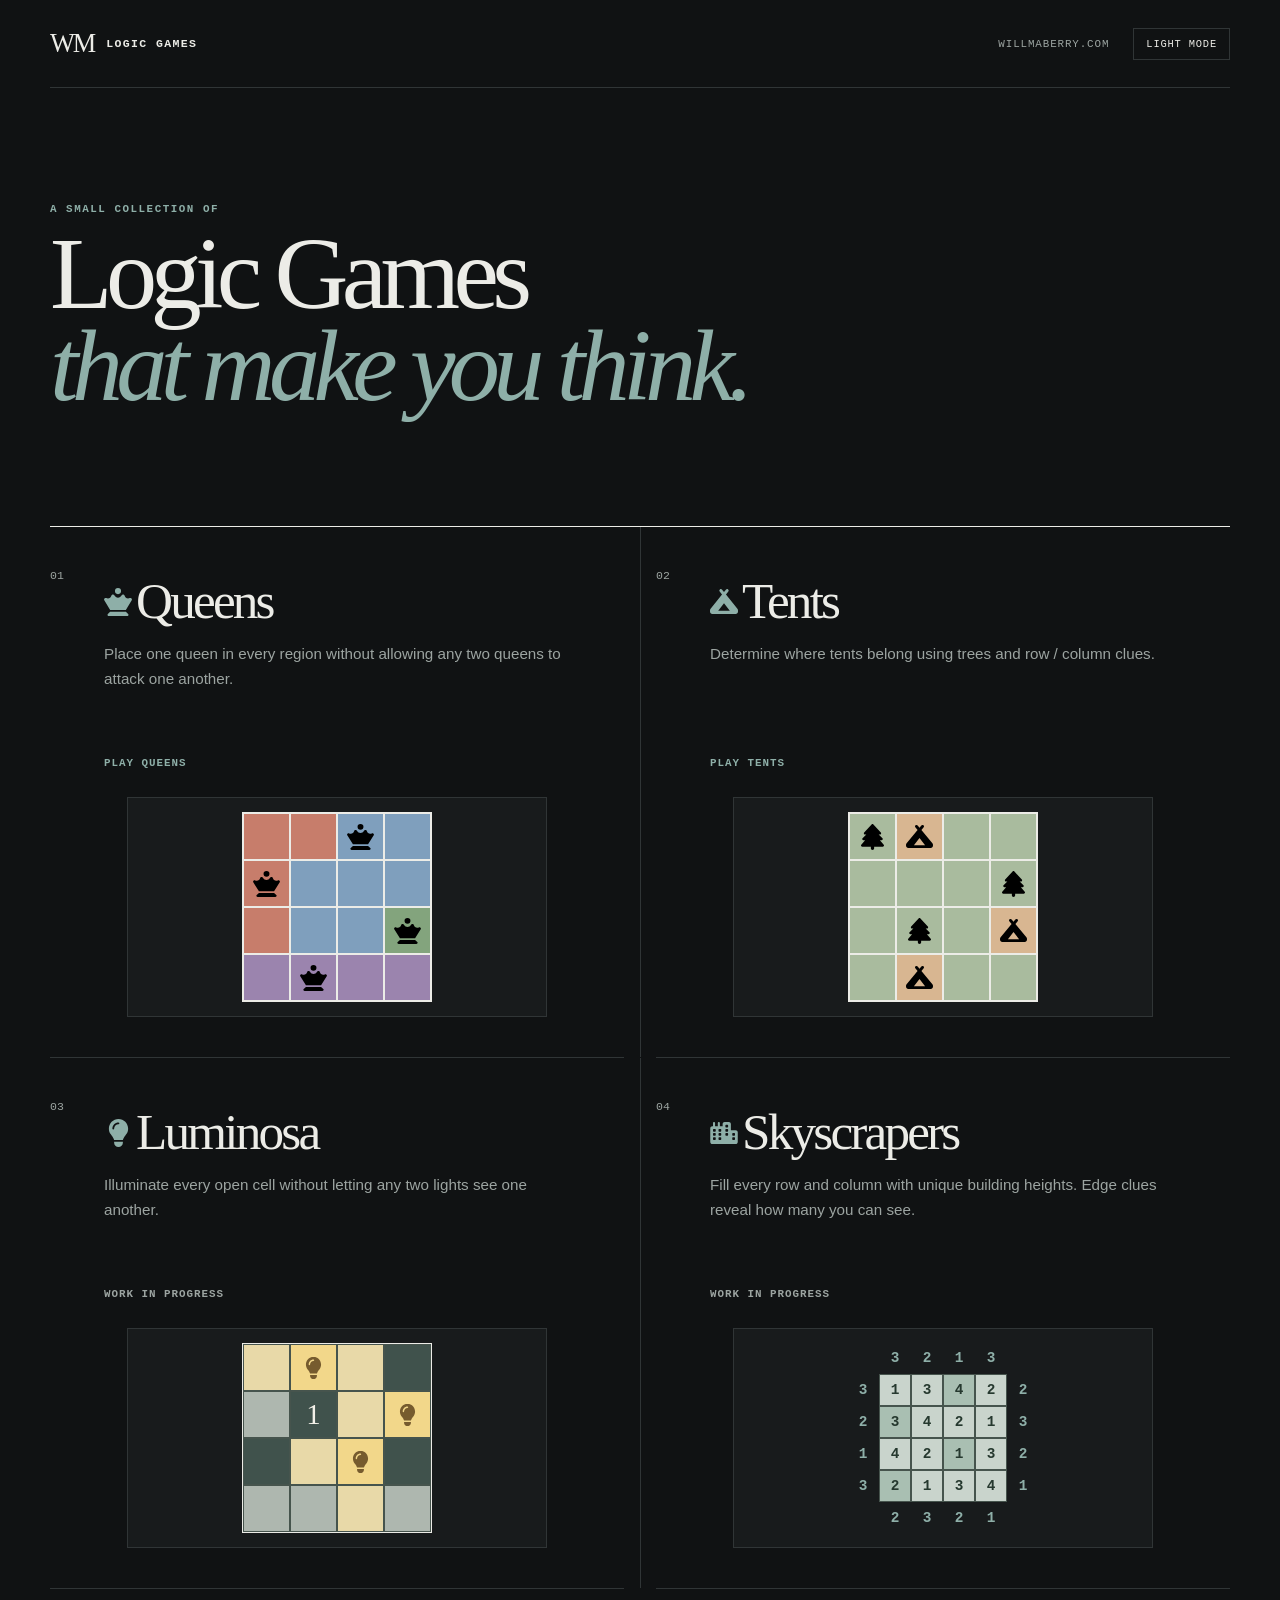
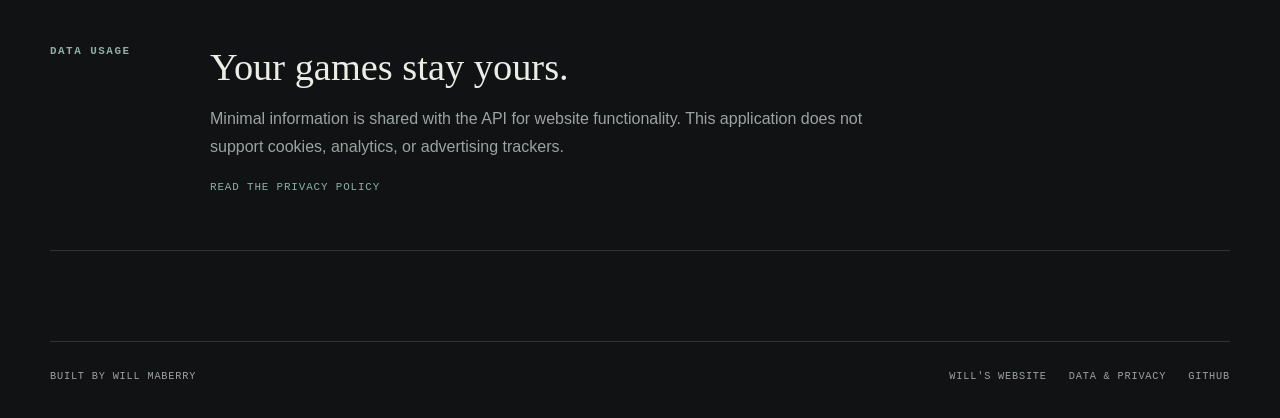
==== commit 6d021704: "added tents" ====
--- a/static/index.html
+++ b/static/index.html
@@ -72,7 +72,7 @@
             Determine where tents belong using trees and row / column clues.
           </p>
 
-          <span class="game-link game-link-disabled">WORK IN PROGRESS</span>
+          <a class="game-link" href="tents/index.html">PLAY TENTS</a>
         </div>
 
         <div class="game-preview tents-preview" aria-hidden="true">
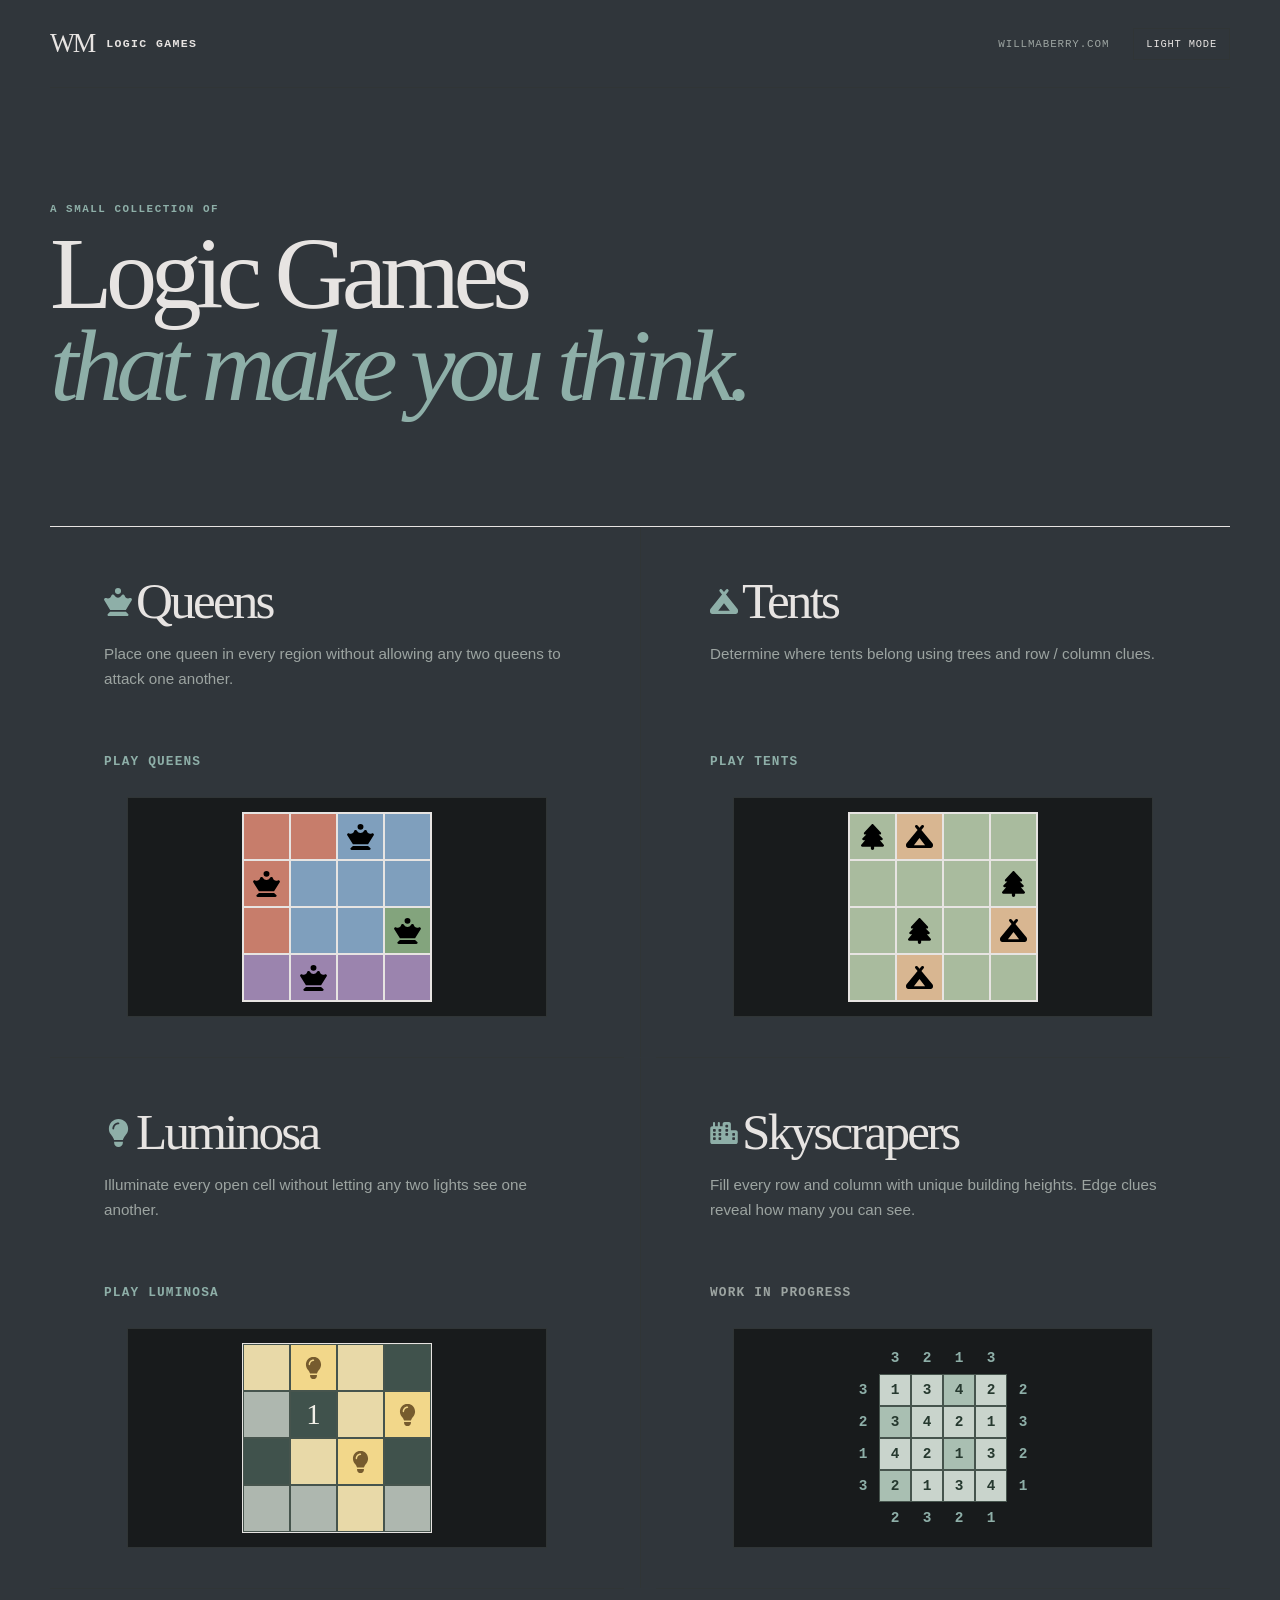
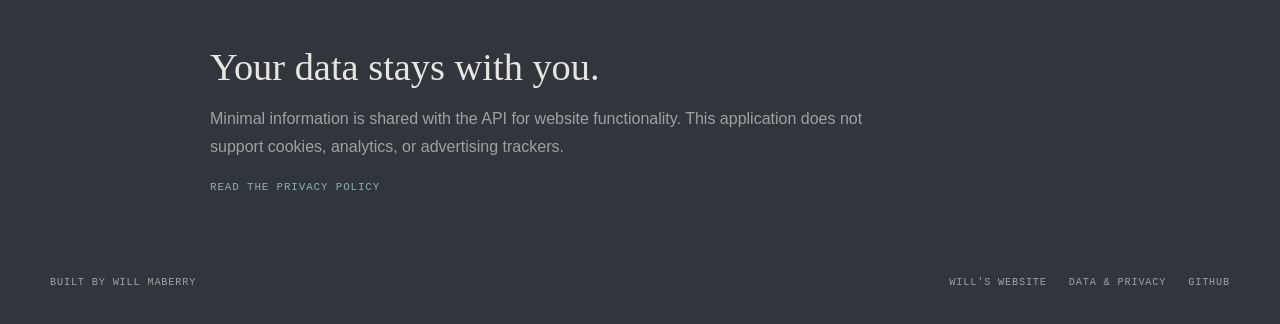
==== commit 9920c660: "added Luminosa game" ====
--- a/static/index.html
+++ b/static/index.html
@@ -38,7 +38,7 @@
 
     <section class="game-library">
       <article class="game-card game-card-featured">
-        <div class="game-card-number">01</div>
+        <div class="game-card-number"></div>
 
         <div class="game-card-copy">
           <h2><span class="fa-icon icon-queen game-title-icon" aria-hidden="true"></span>Queens</h2>
@@ -63,7 +63,7 @@
       </article>
 
       <article class="game-card">
-        <div class="game-card-number">02</div>
+        <div class="game-card-number"></div>
 
         <div class="game-card-copy">
           <h2><span class="fa-icon icon-campground game-title-icon" aria-hidden="true"></span>Tents</h2>
@@ -86,7 +86,7 @@
       </article>
 
       <article class="game-card">
-        <div class="game-card-number">03</div>
+        <div class="game-card-number"></div>
 
         <div class="game-card-copy">
           <h2><span class="fa-icon icon-lightbulb game-title-icon" aria-hidden="true"></span>Luminosa</h2>
@@ -95,7 +95,7 @@
             Illuminate every open cell without letting any two lights see one another.
           </p>
 
-          <span class="game-link game-link-disabled">WORK IN PROGRESS</span>
+          <a class="game-link" href="luminosa/index.html">PLAY LUMINOSA</a>
         </div>
 
         <div class="game-preview luminosa-preview" aria-hidden="true">
@@ -109,7 +109,7 @@
       </article>
 
       <article class="game-card">
-        <div class="game-card-number">04</div>
+        <div class="game-card-number"></div>
 
         <div class="game-card-copy">
           <h2><span class="fa-icon icon-city game-title-icon" aria-hidden="true"></span>Skyscrapers</h2>
@@ -136,9 +136,9 @@
     </section>
 
     <section class="data-note" id="data-use" aria-labelledby="data-heading">
-      <span class="eyebrow">DATA USAGE</span>
+      <span class="eyebrow"></span>
       <div>
-        <h2 id="data-heading">Your games stay yours.</h2>
+        <h2 id="data-heading">Your data stays with you.</h2>
         <p>Minimal information is shared with the API for website functionality. This application does not support cookies, analytics, or advertising trackers.</p>
         <a href="privacy.html">READ THE PRIVACY POLICY</a>
       </div>
--- a/static/css/global.css
+++ b/static/css/global.css
@@ -1,28 +1,28 @@
 :root {
-  --bg: #f2f0e8;
+  --bg: #e7e4e2;
   --surface: #e8e6de;
   --surface-strong: #dedcd4;
-  --ink: #17201e;
+  --ink: #30363b;
   --muted: #69716e;
   --line: #c8cbc4;
   --accent: #527f78;
   --accent-soft: #a9c0ba;
-  --dark: #172321;
+  --dark: #30363b;
 
   --sans: Arial, Helvetica, sans-serif;
   --mono: "Courier New", Courier, monospace;
 }
 
 [data-theme="dark"] {
-  --bg: #101213;
+  --bg: #30363b;
   --surface: #181b1c;
   --surface-strong: #202425;
-  --ink: #ecece7;
+  --ink: #e7e4e2;
   --muted: #9ca4a1;
   --line: #303536;
   --accent: #8eafa8;
   --accent-soft: #536e69;
-  --dark: #ecece7;
+  --dark: #e7e4e2;
 }
 
 * {
@@ -138,8 +138,8 @@
 
 .site-footer {
   width: min(1180px, calc(100% - 48px));
-  margin: 90px auto 0;
-  padding: 28px 0 36px;
+  margin: 0px auto 0;
+  padding: 24px 0 36px;
 
   display: flex;
   justify-content: space-between;
--- a/static/css/arcade.css
+++ b/static/css/arcade.css
@@ -189,7 +189,7 @@
 
   color: var(--accent);
   font-family: var(--mono);
-  font-size: 0.68rem;
+  font-size: 0.80rem;
   font-weight: 700;
   letter-spacing: 0.09em;
   text-decoration: none;
